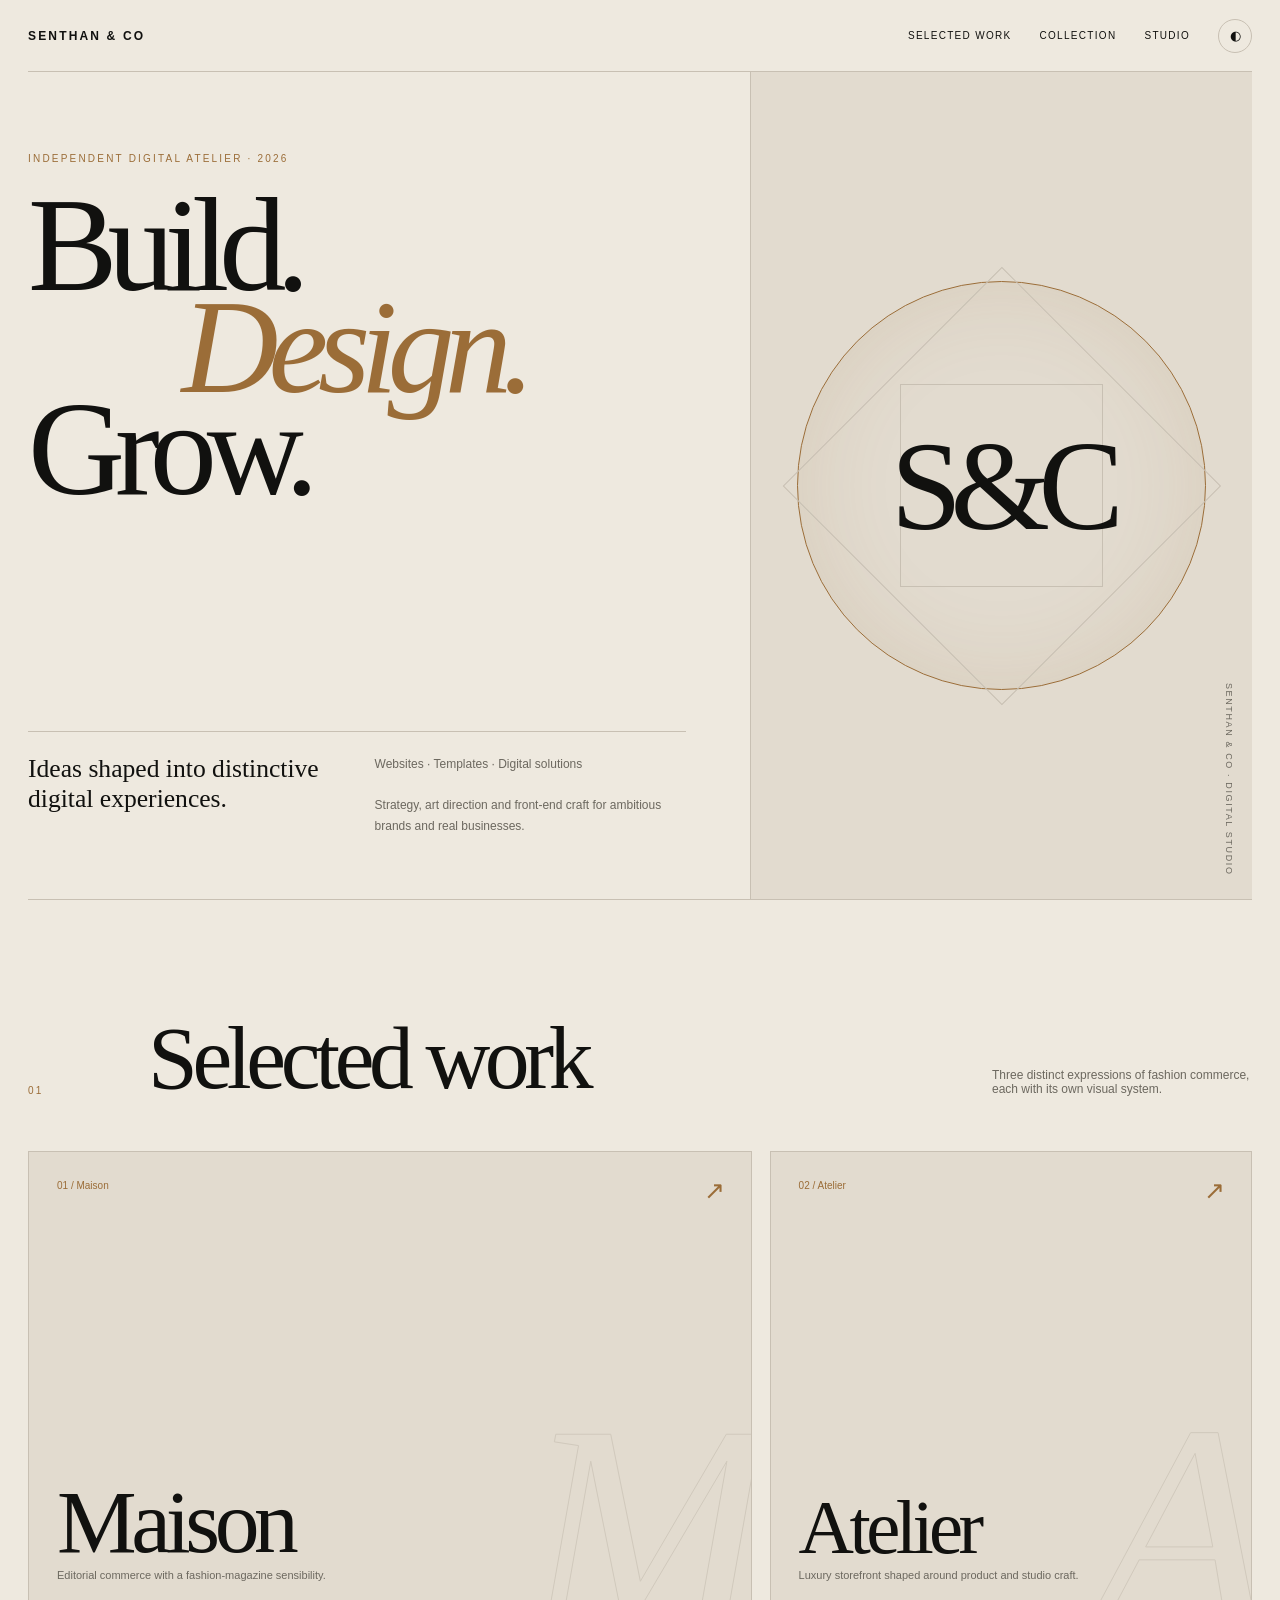
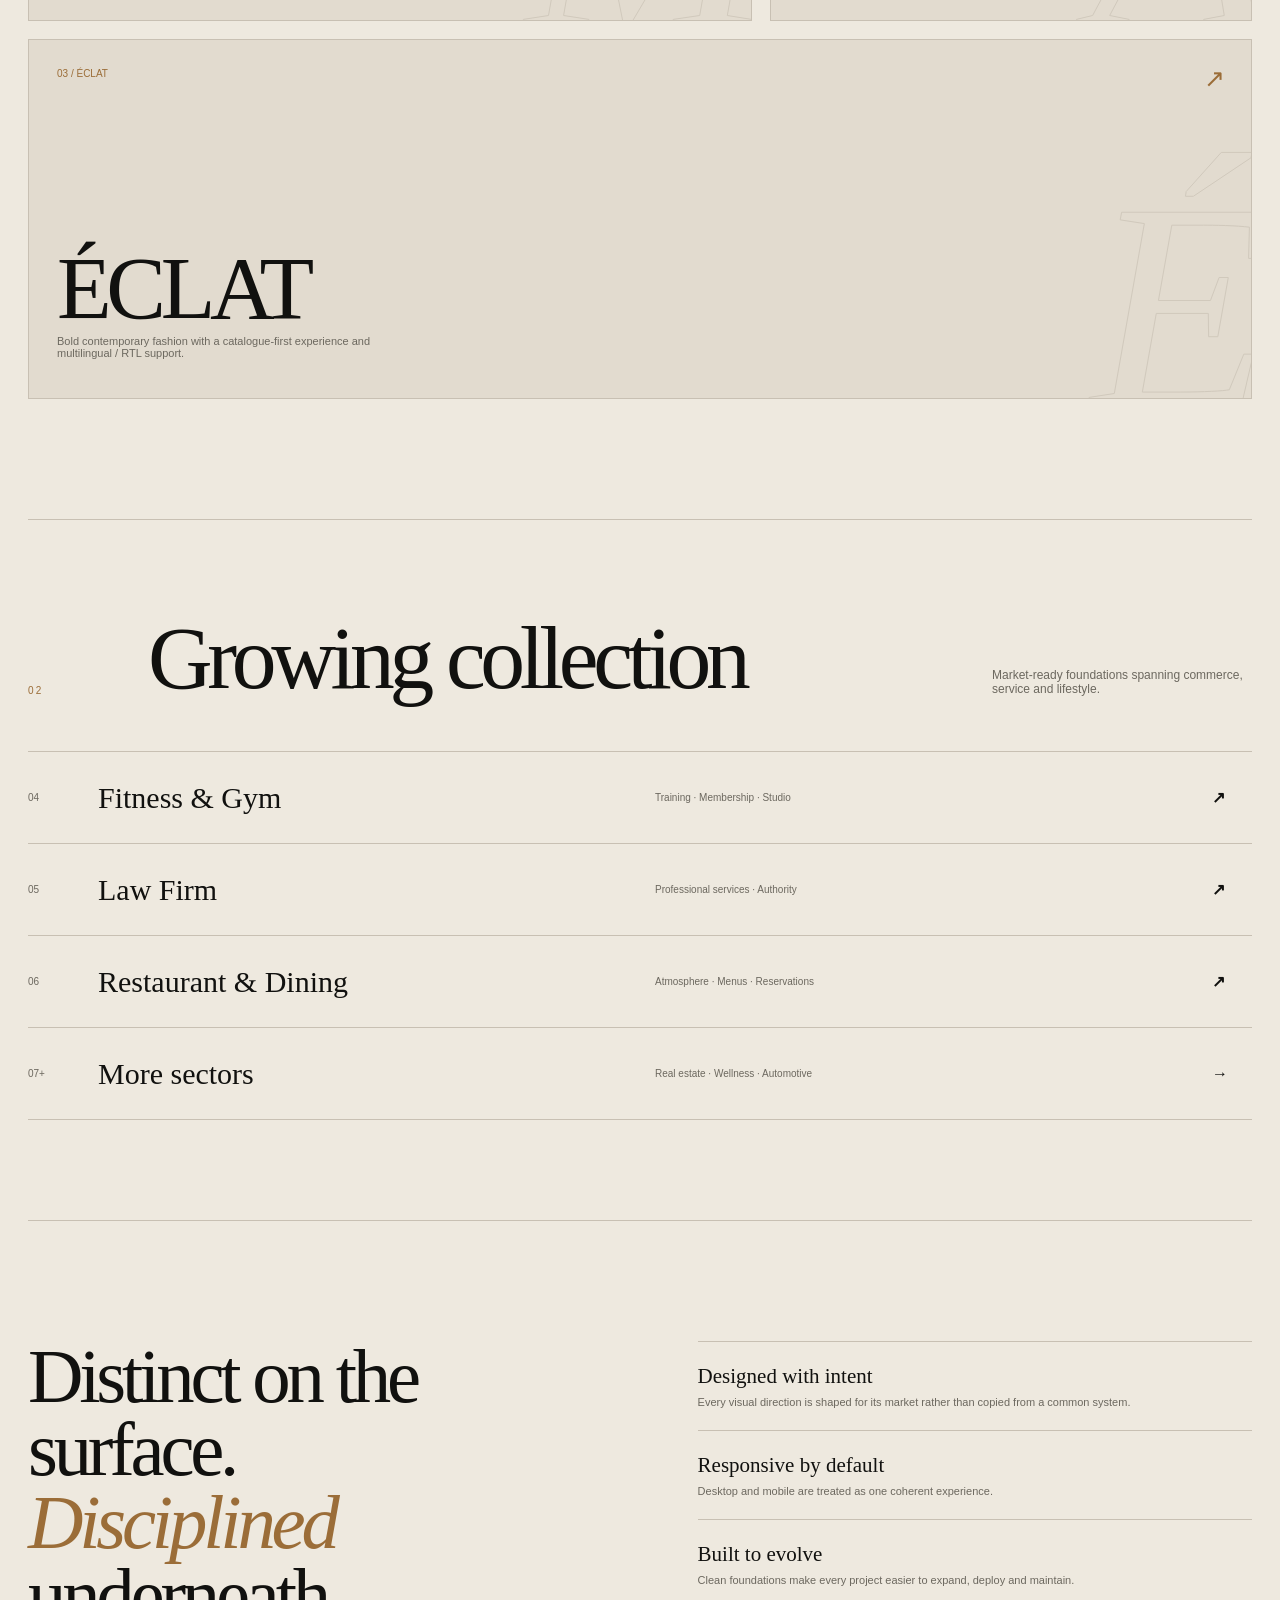
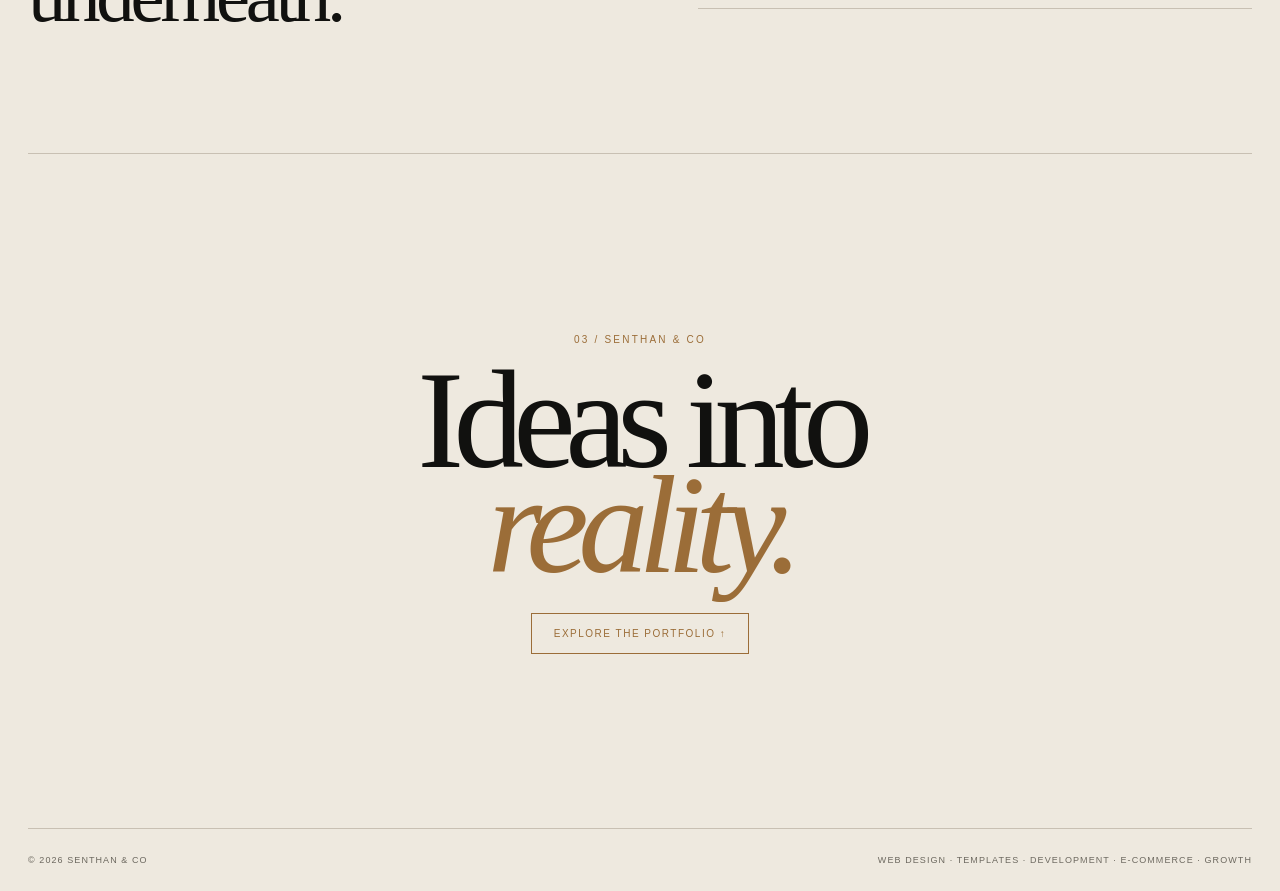
==== studio-atelier.html @ dc9fb0de "Add alternate Studio Atelier portfolio concept" ====
<!doctype html>
<html lang="en"><head><meta charset="utf-8"><meta name="viewport" content="width=device-width,initial-scale=1"><meta name="color-scheme" content="dark light"><title>Senthan & Co — Studio Atelier</title><style>
:root{--bg:#eee9df;--ink:#11110f;--muted:#6c685f;--line:#c8c0b3;--accent:#9b6d38;--panel:#e2dbcf} @media(prefers-color-scheme:dark){:root{--bg:#090909;--ink:#eee9df;--muted:#8f8a80;--line:#292722;--accent:#d4af7c;--panel:#121210}} :root[data-theme=light]{--bg:#eee9df;--ink:#11110f;--muted:#6c685f;--line:#c8c0b3;--accent:#9b6d38;--panel:#e2dbcf}:root[data-theme=dark]{--bg:#090909;--ink:#eee9df;--muted:#8f8a80;--line:#292722;--accent:#d4af7c;--panel:#121210}*{box-sizing:border-box}html{scroll-behavior:smooth}body{margin:0;background:var(--bg);color:var(--ink);font-family:Arial,sans-serif;overflow-x:hidden}a{color:inherit;text-decoration:none}.wrap{width:min(1440px,calc(100% - 56px));margin:auto}.nav{height:72px;display:flex;align-items:center;justify-content:space-between;border-bottom:1px solid var(--line);position:relative;z-index:4}.brand{font-size:12px;font-weight:800;letter-spacing:.18em}.navright{display:flex;gap:28px;align-items:center;font-size:10px;letter-spacing:.13em;text-transform:uppercase}.theme{border:1px solid var(--line);background:none;color:inherit;width:34px;height:34px;border-radius:50%;cursor:pointer}.hero{min-height:calc(100svh - 72px);display:grid;grid-template-columns:1.18fr .82fr;border-bottom:1px solid var(--line)}.hero-copy{padding:9vh 5vw 7vh 0;display:flex;flex-direction:column;justify-content:space-between}.eyebrow,.label{font-size:10px;letter-spacing:.22em;text-transform:uppercase;color:var(--accent)}h1{font-family:Georgia,serif;font-weight:400;font-size:clamp(70px,10.5vw,170px);line-height:.76;letter-spacing:-.075em;margin:30px 0}.hero-copy h1 span{display:block;margin-left:12vw;font-style:italic;color:var(--accent)}.hero-bottom{display:grid;grid-template-columns:1fr 1fr;gap:35px;border-top:1px solid var(--line);padding-top:22px}.hero-bottom strong{font-family:Georgia,serif;font-weight:400;font-size:clamp(20px,2vw,30px)}.hero-bottom p{margin:0;color:var(--muted);font-size:12px;line-height:1.7}.hero-art{border-left:1px solid var(--line);position:relative;overflow:hidden;background:var(--panel);display:grid;place-items:center}.orb{width:min(32vw,470px);aspect-ratio:1;border-radius:50%;border:1px solid var(--accent);position:relative;box-shadow:inset 0 0 90px color-mix(in srgb,var(--accent) 13%,transparent)}.orb:before,.orb:after{content:"";position:absolute;inset:12%;border:1px solid var(--line);transform:rotate(45deg)}.orb:after{inset:25%;transform:rotate(0)}.monogram{position:absolute;font:400 clamp(70px,10vw,150px)/1 Georgia,serif;letter-spacing:-.09em}.side-note{position:absolute;right:18px;bottom:24px;writing-mode:vertical-rl;font-size:9px;letter-spacing:.18em;color:var(--muted);text-transform:uppercase}.work{padding:120px 0}.head{display:grid;grid-template-columns:120px 1fr auto;align-items:end;margin-bottom:55px}.head h2{font:400 clamp(50px,7vw,105px)/.85 Georgia,serif;letter-spacing:-.06em;margin:0}.head p{max-width:260px;color:var(--muted);font-size:12px;margin:0}.cards{display:grid;grid-template-columns:1.2fr .8fr;gap:18px}.card{min-height:470px;background:var(--panel);border:1px solid var(--line);padding:28px;position:relative;overflow:hidden;display:flex;flex-direction:column;justify-content:space-between;transition:.35s}.card:nth-child(3){grid-column:1/-1;min-height:360px}.card:hover{transform:translateY(-6px);border-color:var(--accent)}.num{font-size:10px;color:var(--accent)}.card h3{font:400 clamp(52px,7vw,105px)/.8 Georgia,serif;letter-spacing:-.06em;margin:0}.card:nth-child(2) h3{font-size:clamp(48px,6vw,85px)}.card p{font-size:11px;color:var(--muted);max-width:330px}.arrow{position:absolute;right:26px;top:24px;font-size:25px;color:var(--accent)}.ghost{position:absolute;right:-20px;bottom:-55px;font:italic 400 clamp(150px,23vw,330px)/1 Georgia,serif;color:transparent;-webkit-text-stroke:1px var(--line);opacity:.65}.collection{padding:100px 0;border-top:1px solid var(--line)}.list{margin-top:50px;border-top:1px solid var(--line)}.row{display:grid;grid-template-columns:70px 1fr 1fr 40px;align-items:center;min-height:92px;border-bottom:1px solid var(--line);transition:.25s}.row:hover{padding-left:12px;color:var(--accent)}.row h3{font:400 30px Georgia,serif;margin:0}.row span,.row p{font-size:10px;color:var(--muted);margin:0}.studio{padding:120px 0;border-top:1px solid var(--line);display:grid;grid-template-columns:1fr 1fr;gap:9vw}.statement{font:400 clamp(45px,6vw,88px)/.95 Georgia,serif;letter-spacing:-.055em;margin:0}.statement em{color:var(--accent)}.principles{border-top:1px solid var(--line)}.principle{padding:22px 0;border-bottom:1px solid var(--line)}.principle strong{font:400 21px Georgia,serif}.principle p{font-size:11px;color:var(--muted);margin:7px 0 0}.cta{min-height:75vh;border-top:1px solid var(--line);display:grid;place-items:center;text-align:center}.cta h2{font:400 clamp(65px,11vw,170px)/.75 Georgia,serif;letter-spacing:-.075em;margin:20px 0 35px}.cta h2 em{color:var(--accent)}.button{display:inline-block;border:1px solid var(--accent);padding:14px 22px;font-size:10px;letter-spacing:.15em;text-transform:uppercase;color:var(--accent)}footer{border-top:1px solid var(--line);padding:26px 0;font-size:9px;color:var(--muted);letter-spacing:.12em;text-transform:uppercase}.foot{display:flex;justify-content:space-between}.back{position:fixed;right:22px;bottom:22px;width:42px;height:42px;border-radius:50%;border:1px solid var(--line);background:var(--bg);color:var(--ink);cursor:pointer;opacity:0;transition:.2s}.back.on{opacity:1}.reveal{opacity:0;transform:translateY(22px);transition:.7s}.reveal.in{opacity:1;transform:none}@media(max-width:760px){.wrap{width:calc(100% - 28px)}.navright a{display:none}.hero{grid-template-columns:1fr}.hero-copy{padding:65px 0 45px;min-height:72svh}.hero-art{min-height:48svh;border-left:0;border-top:1px solid var(--line)}.orb{width:70vw}.hero-bottom{grid-template-columns:1fr}.head{grid-template-columns:42px 1fr}.head p{grid-column:2;margin-top:20px}.cards{grid-template-columns:1fr}.card,.card:nth-child(3){grid-column:auto;min-height:390px}.row{grid-template-columns:40px 1fr 30px}.row p{display:none}.studio{grid-template-columns:1fr;gap:55px}.foot{display:block}.foot span{display:block;margin-top:8px}}@media(prefers-reduced-motion:reduce){html{scroll-behavior:auto}.reveal,.card{transition:none}}
</style><script>try{var t=localStorage.getItem('senthan-theme');if(t)document.documentElement.dataset.theme=t}catch(e){}</script></head><body><div class="wrap"><header class="nav"><a class="brand" href="#top">SENTHAN & CO</a><div class="navright"><a href="#work">Selected work</a><a href="#collection">Collection</a><a href="#studio">Studio</a><button class="theme" id="theme" aria-label="Toggle theme">◐</button></div></header><main id="top"><section class="hero"><div class="hero-copy"><div><div class="eyebrow">Independent digital atelier · 2026</div><h1>Build.<span>Design.</span>Grow.</h1></div><div class="hero-bottom"><strong>Ideas shaped into distinctive digital experiences.</strong><p>Websites · Templates · Digital solutions<br><br>Strategy, art direction and front-end craft for ambitious brands and real businesses.</p></div></div><div class="hero-art"><div class="orb"></div><div class="monogram">S&C</div><div class="side-note">Senthan & Co · Digital Studio</div></div></section><section class="work" id="work"><div class="head"><span class="label">01</span><h2>Selected work</h2><p>Three distinct expressions of fashion commerce, each with its own visual system.</p></div><div class="cards"><a class="card reveal" href="https://senthan-x.github.io/boutique-and-fashion-templates/#maison" target="_blank" rel="noopener"><span class="num">01 / Maison</span><span class="arrow">↗</span><div><h3>Maison</h3><p>Editorial commerce with a fashion-magazine sensibility.</p></div><span class="ghost">M</span></a><a class="card reveal" href="https://senthan-x.github.io/boutique-and-fashion-templates/#atelier" target="_blank" rel="noopener"><span class="num">02 / Atelier</span><span class="arrow">↗</span><div><h3>Atelier</h3><p>Luxury storefront shaped around product and studio craft.</p></div><span class="ghost">A</span></a><a class="card reveal" href="https://senthan-x.github.io/boutique-and-fashion-templates/#eclat" target="_blank" rel="noopener"><span class="num">03 / ÉCLAT</span><span class="arrow">↗</span><div><h3>ÉCLAT</h3><p>Bold contemporary fashion with a catalogue-first experience and multilingual / RTL support.</p></div><span class="ghost">É</span></a></div></section><section class="collection" id="collection"><div class="head"><span class="label">02</span><h2>Growing collection</h2><p>Market-ready foundations spanning commerce, service and lifestyle.</p></div><div class="list"><a class="row" href="https://github.com/Senthan-X/senthan-fitness-templates" target="_blank"><span>04</span><h3>Fitness & Gym</h3><p>Training · Membership · Studio</p><b>↗</b></a><a class="row" href="https://github.com/Senthan-X/senthan-law-templates" target="_blank"><span>05</span><h3>Law Firm</h3><p>Professional services · Authority</p><b>↗</b></a><a class="row" href="https://github.com/Senthan-X/senthan-dining-templates" target="_blank"><span>06</span><h3>Restaurant & Dining</h3><p>Atmosphere · Menus · Reservations</p><b>↗</b></a><a class="row" href="#studio"><span>07+</span><h3>More sectors</h3><p>Real estate · Wellness · Automotive</p><b>→</b></a></div></section><section class="studio" id="studio"><p class="statement reveal">Distinct on the surface.<br><em>Disciplined</em> underneath.</p><div class="principles"><div class="principle"><strong>Designed with intent</strong><p>Every visual direction is shaped for its market rather than copied from a common system.</p></div><div class="principle"><strong>Responsive by default</strong><p>Desktop and mobile are treated as one coherent experience.</p></div><div class="principle"><strong>Built to evolve</strong><p>Clean foundations make every project easier to expand, deploy and maintain.</p></div></div></section><section class="cta"><div><span class="label">03 / Senthan & Co</span><h2>Ideas into<br><em>reality.</em></h2><a class="button" href="#work">Explore the portfolio ↑</a></div></section></main><footer><div class="foot"><span>© 2026 Senthan & Co</span><span>Web design · Templates · Development · E-commerce · Growth</span></div></footer></div><button class="back" id="back" aria-label="Back to top">↑</button><script>const root=document.documentElement,theme=document.getElementById('theme');theme.onclick=()=>{let current=root.dataset.theme|| (matchMedia('(prefers-color-scheme:dark)').matches?'dark':'light'),next=current==='dark'?'light':'dark';root.dataset.theme=next;try{localStorage.setItem('senthan-theme',next)}catch(e){}};const io=new IntersectionObserver(es=>es.forEach(e=>{if(e.isIntersecting)e.target.classList.add('in')}),{threshold:.12});document.querySelectorAll('.reveal').forEach(x=>io.observe(x));const back=document.getElementById('back');addEventListener('scroll',()=>back.classList.toggle('on',scrollY>650),{passive:true});back.onclick=()=>scrollTo({top:0,behavior:'smooth'});</script></body></html>
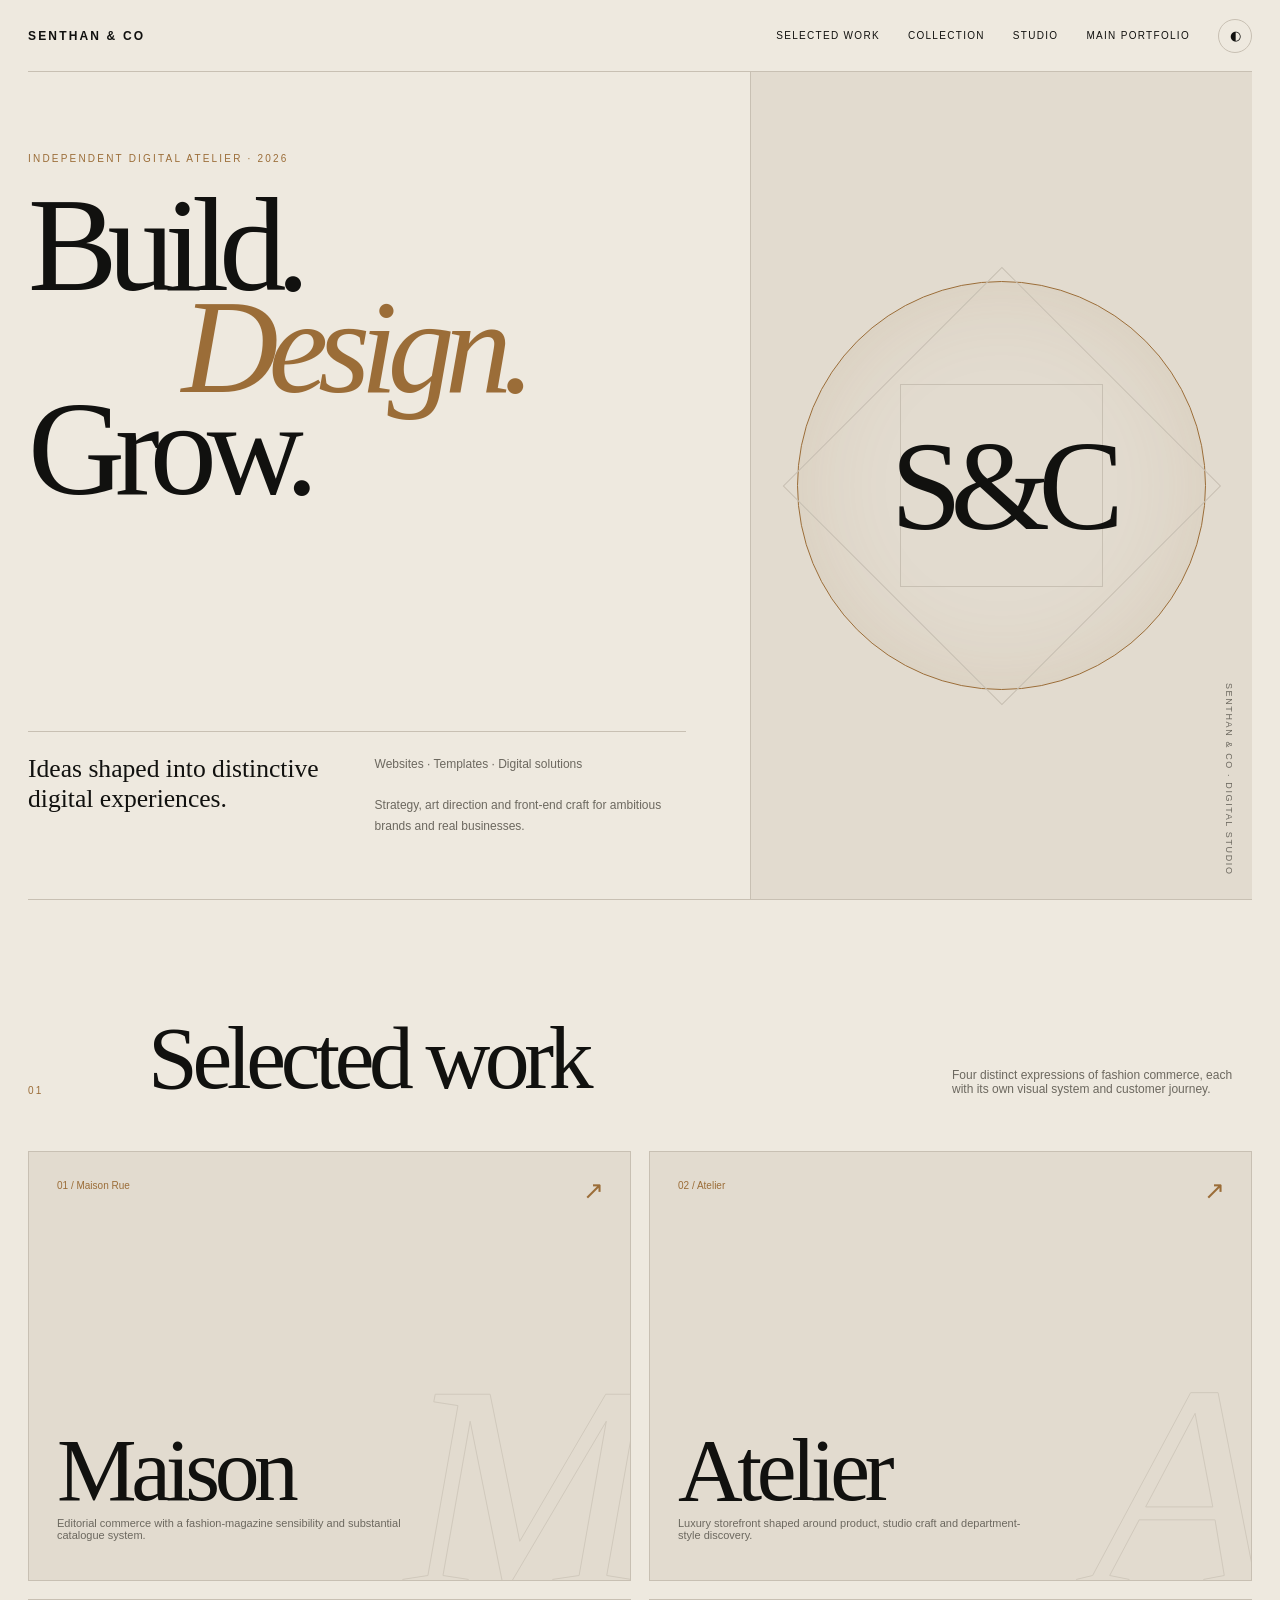
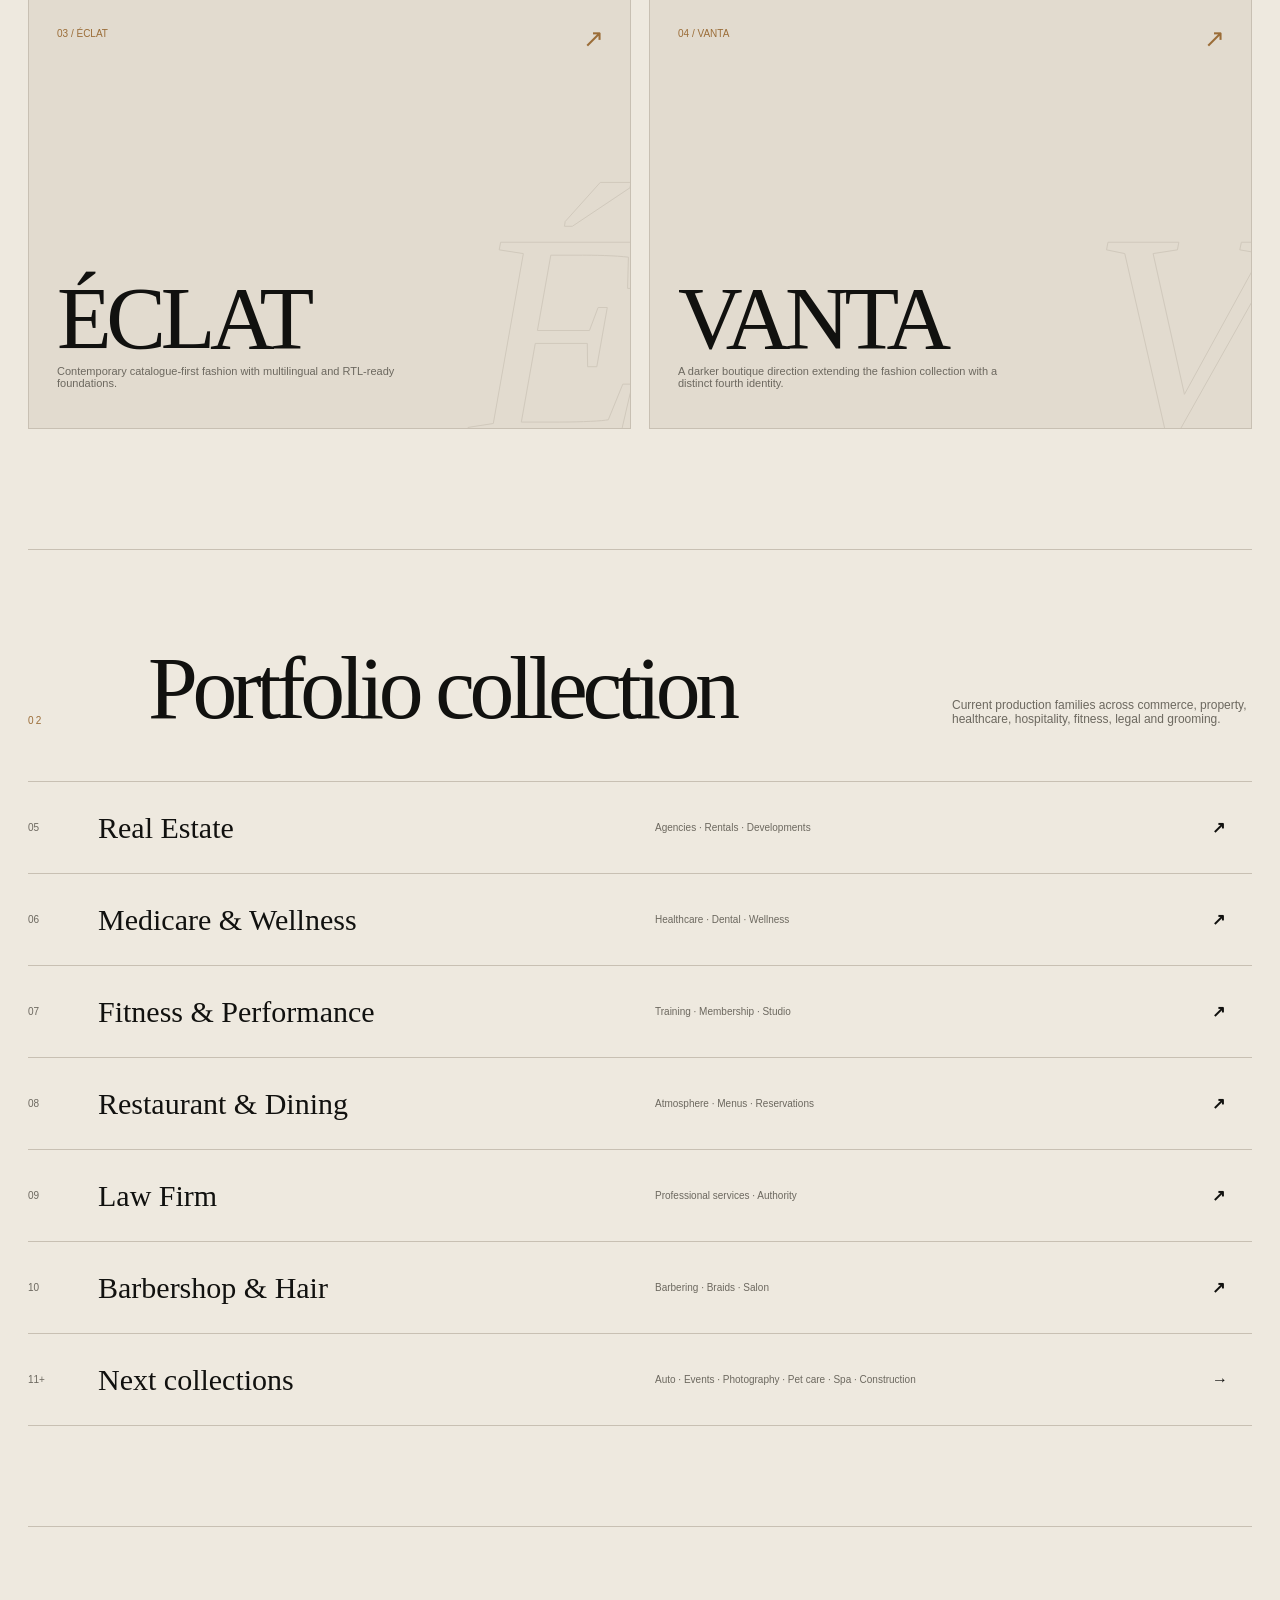
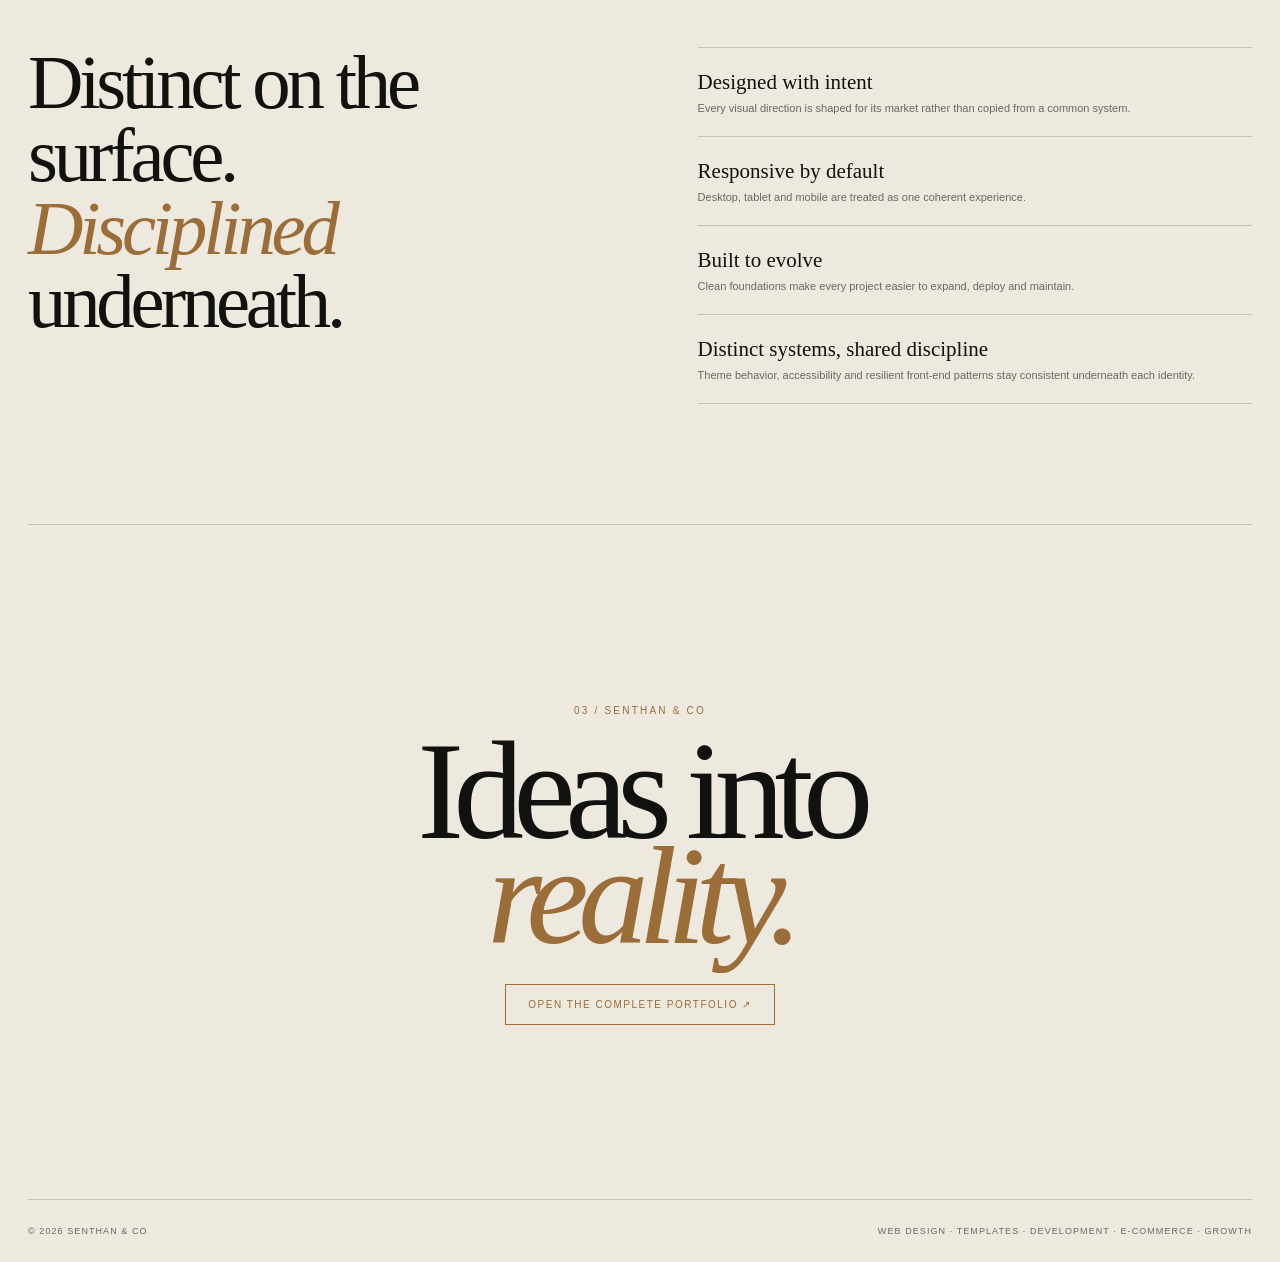
==== commit 0b529e6a: "Refresh Studio Atelier portfolio concept" ====
--- a/studio-atelier.html
+++ b/studio-atelier.html
@@ -1,4 +1,90 @@
 <!doctype html>
-<html lang="en"><head><meta charset="utf-8"><meta name="viewport" content="width=device-width,initial-scale=1"><meta name="color-scheme" content="dark light"><title>Senthan & Co — Studio Atelier</title><style>
-:root{--bg:#eee9df;--ink:#11110f;--muted:#6c685f;--line:#c8c0b3;--accent:#9b6d38;--panel:#e2dbcf} @media(prefers-color-scheme:dark){:root{--bg:#090909;--ink:#eee9df;--muted:#8f8a80;--line:#292722;--accent:#d4af7c;--panel:#121210}} :root[data-theme=light]{--bg:#eee9df;--ink:#11110f;--muted:#6c685f;--line:#c8c0b3;--accent:#9b6d38;--panel:#e2dbcf}:root[data-theme=dark]{--bg:#090909;--ink:#eee9df;--muted:#8f8a80;--line:#292722;--accent:#d4af7c;--panel:#121210}*{box-sizing:border-box}html{scroll-behavior:smooth}body{margin:0;background:var(--bg);color:var(--ink);font-family:Arial,sans-serif;overflow-x:hidden}a{color:inherit;text-decoration:none}.wrap{width:min(1440px,calc(100% - 56px));margin:auto}.nav{height:72px;display:flex;align-items:center;justify-content:space-between;border-bottom:1px solid var(--line);position:relative;z-index:4}.brand{font-size:12px;font-weight:800;letter-spacing:.18em}.navright{display:flex;gap:28px;align-items:center;font-size:10px;letter-spacing:.13em;text-transform:uppercase}.theme{border:1px solid var(--line);background:none;color:inherit;width:34px;height:34px;border-radius:50%;cursor:pointer}.hero{min-height:calc(100svh - 72px);display:grid;grid-template-columns:1.18fr .82fr;border-bottom:1px solid var(--line)}.hero-copy{padding:9vh 5vw 7vh 0;display:flex;flex-direction:column;justify-content:space-between}.eyebrow,.label{font-size:10px;letter-spacing:.22em;text-transform:uppercase;color:var(--accent)}h1{font-family:Georgia,serif;font-weight:400;font-size:clamp(70px,10.5vw,170px);line-height:.76;letter-spacing:-.075em;margin:30px 0}.hero-copy h1 span{display:block;margin-left:12vw;font-style:italic;color:var(--accent)}.hero-bottom{display:grid;grid-template-columns:1fr 1fr;gap:35px;border-top:1px solid var(--line);padding-top:22px}.hero-bottom strong{font-family:Georgia,serif;font-weight:400;font-size:clamp(20px,2vw,30px)}.hero-bottom p{margin:0;color:var(--muted);font-size:12px;line-height:1.7}.hero-art{border-left:1px solid var(--line);position:relative;overflow:hidden;background:var(--panel);display:grid;place-items:center}.orb{width:min(32vw,470px);aspect-ratio:1;border-radius:50%;border:1px solid var(--accent);position:relative;box-shadow:inset 0 0 90px color-mix(in srgb,var(--accent) 13%,transparent)}.orb:before,.orb:after{content:"";position:absolute;inset:12%;border:1px solid var(--line);transform:rotate(45deg)}.orb:after{inset:25%;transform:rotate(0)}.monogram{position:absolute;font:400 clamp(70px,10vw,150px)/1 Georgia,serif;letter-spacing:-.09em}.side-note{position:absolute;right:18px;bottom:24px;writing-mode:vertical-rl;font-size:9px;letter-spacing:.18em;color:var(--muted);text-transform:uppercase}.work{padding:120px 0}.head{display:grid;grid-template-columns:120px 1fr auto;align-items:end;margin-bottom:55px}.head h2{font:400 clamp(50px,7vw,105px)/.85 Georgia,serif;letter-spacing:-.06em;margin:0}.head p{max-width:260px;color:var(--muted);font-size:12px;margin:0}.cards{display:grid;grid-template-columns:1.2fr .8fr;gap:18px}.card{min-height:470px;background:var(--panel);border:1px solid var(--line);padding:28px;position:relative;overflow:hidden;display:flex;flex-direction:column;justify-content:space-between;transition:.35s}.card:nth-child(3){grid-column:1/-1;min-height:360px}.card:hover{transform:translateY(-6px);border-color:var(--accent)}.num{font-size:10px;color:var(--accent)}.card h3{font:400 clamp(52px,7vw,105px)/.8 Georgia,serif;letter-spacing:-.06em;margin:0}.card:nth-child(2) h3{font-size:clamp(48px,6vw,85px)}.card p{font-size:11px;color:var(--muted);max-width:330px}.arrow{position:absolute;right:26px;top:24px;font-size:25px;color:var(--accent)}.ghost{position:absolute;right:-20px;bottom:-55px;font:italic 400 clamp(150px,23vw,330px)/1 Georgia,serif;color:transparent;-webkit-text-stroke:1px var(--line);opacity:.65}.collection{padding:100px 0;border-top:1px solid var(--line)}.list{margin-top:50px;border-top:1px solid var(--line)}.row{display:grid;grid-template-columns:70px 1fr 1fr 40px;align-items:center;min-height:92px;border-bottom:1px solid var(--line);transition:.25s}.row:hover{padding-left:12px;color:var(--accent)}.row h3{font:400 30px Georgia,serif;margin:0}.row span,.row p{font-size:10px;color:var(--muted);margin:0}.studio{padding:120px 0;border-top:1px solid var(--line);display:grid;grid-template-columns:1fr 1fr;gap:9vw}.statement{font:400 clamp(45px,6vw,88px)/.95 Georgia,serif;letter-spacing:-.055em;margin:0}.statement em{color:var(--accent)}.principles{border-top:1px solid var(--line)}.principle{padding:22px 0;border-bottom:1px solid var(--line)}.principle strong{font:400 21px Georgia,serif}.principle p{font-size:11px;color:var(--muted);margin:7px 0 0}.cta{min-height:75vh;border-top:1px solid var(--line);display:grid;place-items:center;text-align:center}.cta h2{font:400 clamp(65px,11vw,170px)/.75 Georgia,serif;letter-spacing:-.075em;margin:20px 0 35px}.cta h2 em{color:var(--accent)}.button{display:inline-block;border:1px solid var(--accent);padding:14px 22px;font-size:10px;letter-spacing:.15em;text-transform:uppercase;color:var(--accent)}footer{border-top:1px solid var(--line);padding:26px 0;font-size:9px;color:var(--muted);letter-spacing:.12em;text-transform:uppercase}.foot{display:flex;justify-content:space-between}.back{position:fixed;right:22px;bottom:22px;width:42px;height:42px;border-radius:50%;border:1px solid var(--line);background:var(--bg);color:var(--ink);cursor:pointer;opacity:0;transition:.2s}.back.on{opacity:1}.reveal{opacity:0;transform:translateY(22px);transition:.7s}.reveal.in{opacity:1;transform:none}@media(max-width:760px){.wrap{width:calc(100% - 28px)}.navright a{display:none}.hero{grid-template-columns:1fr}.hero-copy{padding:65px 0 45px;min-height:72svh}.hero-art{min-height:48svh;border-left:0;border-top:1px solid var(--line)}.orb{width:70vw}.hero-bottom{grid-template-columns:1fr}.head{grid-template-columns:42px 1fr}.head p{grid-column:2;margin-top:20px}.cards{grid-template-columns:1fr}.card,.card:nth-child(3){grid-column:auto;min-height:390px}.row{grid-template-columns:40px 1fr 30px}.row p{display:none}.studio{grid-template-columns:1fr;gap:55px}.foot{display:block}.foot span{display:block;margin-top:8px}}@media(prefers-reduced-motion:reduce){html{scroll-behavior:auto}.reveal,.card{transition:none}}
-</style><script>try{var t=localStorage.getItem('senthan-theme');if(t)document.documentElement.dataset.theme=t}catch(e){}</script></head><body><div class="wrap"><header class="nav"><a class="brand" href="#top">SENTHAN & CO</a><div class="navright"><a href="#work">Selected work</a><a href="#collection">Collection</a><a href="#studio">Studio</a><button class="theme" id="theme" aria-label="Toggle theme">◐</button></div></header><main id="top"><section class="hero"><div class="hero-copy"><div><div class="eyebrow">Independent digital atelier · 2026</div><h1>Build.<span>Design.</span>Grow.</h1></div><div class="hero-bottom"><strong>Ideas shaped into distinctive digital experiences.</strong><p>Websites · Templates · Digital solutions<br><br>Strategy, art direction and front-end craft for ambitious brands and real businesses.</p></div></div><div class="hero-art"><div class="orb"></div><div class="monogram">S&C</div><div class="side-note">Senthan & Co · Digital Studio</div></div></section><section class="work" id="work"><div class="head"><span class="label">01</span><h2>Selected work</h2><p>Three distinct expressions of fashion commerce, each with its own visual system.</p></div><div class="cards"><a class="card reveal" href="https://senthan-x.github.io/boutique-and-fashion-templates/#maison" target="_blank" rel="noopener"><span class="num">01 / Maison</span><span class="arrow">↗</span><div><h3>Maison</h3><p>Editorial commerce with a fashion-magazine sensibility.</p></div><span class="ghost">M</span></a><a class="card reveal" href="https://senthan-x.github.io/boutique-and-fashion-templates/#atelier" target="_blank" rel="noopener"><span class="num">02 / Atelier</span><span class="arrow">↗</span><div><h3>Atelier</h3><p>Luxury storefront shaped around product and studio craft.</p></div><span class="ghost">A</span></a><a class="card reveal" href="https://senthan-x.github.io/boutique-and-fashion-templates/#eclat" target="_blank" rel="noopener"><span class="num">03 / ÉCLAT</span><span class="arrow">↗</span><div><h3>ÉCLAT</h3><p>Bold contemporary fashion with a catalogue-first experience and multilingual / RTL support.</p></div><span class="ghost">É</span></a></div></section><section class="collection" id="collection"><div class="head"><span class="label">02</span><h2>Growing collection</h2><p>Market-ready foundations spanning commerce, service and lifestyle.</p></div><div class="list"><a class="row" href="https://github.com/Senthan-X/senthan-fitness-templates" target="_blank"><span>04</span><h3>Fitness & Gym</h3><p>Training · Membership · Studio</p><b>↗</b></a><a class="row" href="https://github.com/Senthan-X/senthan-law-templates" target="_blank"><span>05</span><h3>Law Firm</h3><p>Professional services · Authority</p><b>↗</b></a><a class="row" href="https://github.com/Senthan-X/senthan-dining-templates" target="_blank"><span>06</span><h3>Restaurant & Dining</h3><p>Atmosphere · Menus · Reservations</p><b>↗</b></a><a class="row" href="#studio"><span>07+</span><h3>More sectors</h3><p>Real estate · Wellness · Automotive</p><b>→</b></a></div></section><section class="studio" id="studio"><p class="statement reveal">Distinct on the surface.<br><em>Disciplined</em> underneath.</p><div class="principles"><div class="principle"><strong>Designed with intent</strong><p>Every visual direction is shaped for its market rather than copied from a common system.</p></div><div class="principle"><strong>Responsive by default</strong><p>Desktop and mobile are treated as one coherent experience.</p></div><div class="principle"><strong>Built to evolve</strong><p>Clean foundations make every project easier to expand, deploy and maintain.</p></div></div></section><section class="cta"><div><span class="label">03 / Senthan & Co</span><h2>Ideas into<br><em>reality.</em></h2><a class="button" href="#work">Explore the portfolio ↑</a></div></section></main><footer><div class="foot"><span>© 2026 Senthan & Co</span><span>Web design · Templates · Development · E-commerce · Growth</span></div></footer></div><button class="back" id="back" aria-label="Back to top">↑</button><script>const root=document.documentElement,theme=document.getElementById('theme');theme.onclick=()=>{let current=root.dataset.theme|| (matchMedia('(prefers-color-scheme:dark)').matches?'dark':'light'),next=current==='dark'?'light':'dark';root.dataset.theme=next;try{localStorage.setItem('senthan-theme',next)}catch(e){}};const io=new IntersectionObserver(es=>es.forEach(e=>{if(e.isIntersecting)e.target.classList.add('in')}),{threshold:.12});document.querySelectorAll('.reveal').forEach(x=>io.observe(x));const back=document.getElementById('back');addEventListener('scroll',()=>back.classList.toggle('on',scrollY>650),{passive:true});back.onclick=()=>scrollTo({top:0,behavior:'smooth'});</script></body></html>+<html lang="en">
+<head>
+<meta charset="utf-8">
+<meta name="viewport" content="width=device-width,initial-scale=1">
+<meta name="color-scheme" content="dark light">
+<meta name="theme-color" content="#11110f">
+<meta name="description" content="Studio Atelier — an alternate Senthan & Co portfolio concept showcasing current template collections and digital work.">
+<title>Senthan & Co — Studio Atelier</title>
+<script>(function(){try{var t=localStorage.getItem('senthan-theme');if(t)document.documentElement.dataset.theme=t}catch(e){}})();</script>
+<style>
+:root{--bg:#eee9df;--ink:#11110f;--muted:#6c685f;--line:#c8c0b3;--accent:#9b6d38;--panel:#e2dbcf;color-scheme:light}
+@media(prefers-color-scheme:dark){:root{--bg:#090909;--ink:#eee9df;--muted:#8f8a80;--line:#292722;--accent:#d4af7c;--panel:#121210;color-scheme:dark}}
+:root[data-theme=light]{--bg:#eee9df;--ink:#11110f;--muted:#6c685f;--line:#c8c0b3;--accent:#9b6d38;--panel:#e2dbcf;color-scheme:light}
+:root[data-theme=dark]{--bg:#090909;--ink:#eee9df;--muted:#8f8a80;--line:#292722;--accent:#d4af7c;--panel:#121210;color-scheme:dark}
+*{box-sizing:border-box}html{scroll-behavior:smooth}body{margin:0;background:var(--bg);color:var(--ink);font-family:Arial,sans-serif;overflow-x:hidden}a{color:inherit;text-decoration:none}.wrap{width:min(1440px,calc(100% - 56px));margin:auto}.nav{min-height:72px;display:flex;align-items:center;justify-content:space-between;border-bottom:1px solid var(--line);position:relative;z-index:4}.brand{font-size:12px;font-weight:800;letter-spacing:.18em;white-space:nowrap}.navright{display:flex;gap:28px;align-items:center;font-size:10px;letter-spacing:.13em;text-transform:uppercase}.navright a{white-space:nowrap}.theme{border:1px solid var(--line);background:none;color:inherit;width:34px;height:34px;border-radius:50%;cursor:pointer;flex:0 0 auto}.hero{min-height:calc(100svh - 72px);display:grid;grid-template-columns:1.18fr .82fr;border-bottom:1px solid var(--line)}.hero-copy{padding:9vh 5vw 7vh 0;display:flex;flex-direction:column;justify-content:space-between}.eyebrow,.label{font-size:10px;letter-spacing:.22em;text-transform:uppercase;color:var(--accent)}h1{font-family:Georgia,serif;font-weight:400;font-size:clamp(70px,10.5vw,170px);line-height:.76;letter-spacing:-.075em;margin:30px 0}.hero-copy h1 span{display:block;margin-left:12vw;font-style:italic;color:var(--accent)}.hero-bottom{display:grid;grid-template-columns:1fr 1fr;gap:35px;border-top:1px solid var(--line);padding-top:22px}.hero-bottom strong{font-family:Georgia,serif;font-weight:400;font-size:clamp(20px,2vw,30px)}.hero-bottom p{margin:0;color:var(--muted);font-size:12px;line-height:1.7}.hero-art{border-left:1px solid var(--line);position:relative;overflow:hidden;background:var(--panel);display:grid;place-items:center;min-width:0}.orb{width:min(32vw,470px);aspect-ratio:1;border-radius:50%;border:1px solid var(--accent);position:relative;box-shadow:inset 0 0 90px color-mix(in srgb,var(--accent) 13%,transparent)}.orb:before,.orb:after{content:"";position:absolute;inset:12%;border:1px solid var(--line);transform:rotate(45deg)}.orb:after{inset:25%;transform:rotate(0)}.monogram{position:absolute;font:400 clamp(70px,10vw,150px)/1 Georgia,serif;letter-spacing:-.09em}.side-note{position:absolute;right:18px;bottom:24px;writing-mode:vertical-rl;font-size:9px;letter-spacing:.18em;color:var(--muted);text-transform:uppercase}.work{padding:120px 0}.head{display:grid;grid-template-columns:120px 1fr auto;align-items:end;margin-bottom:55px}.head h2{font:400 clamp(50px,7vw,105px)/.85 Georgia,serif;letter-spacing:-.06em;margin:0}.head p{max-width:300px;color:var(--muted);font-size:12px;margin:0}.cards{display:grid;grid-template-columns:1fr 1fr;gap:18px}.card{min-height:430px;background:var(--panel);border:1px solid var(--line);padding:28px;position:relative;overflow:hidden;display:flex;flex-direction:column;justify-content:space-between;transition:transform .35s,border-color .35s}.card:hover{transform:translateY(-6px);border-color:var(--accent)}.num{font-size:10px;color:var(--accent)}.card h3{font:400 clamp(52px,7vw,105px)/.8 Georgia,serif;letter-spacing:-.06em;margin:0}.card p{font-size:11px;color:var(--muted);max-width:350px}.arrow{position:absolute;right:26px;top:24px;font-size:25px;color:var(--accent)}.ghost{position:absolute;right:-20px;bottom:-55px;font:italic 400 clamp(150px,23vw,330px)/1 Georgia,serif;color:transparent;-webkit-text-stroke:1px var(--line);opacity:.65;pointer-events:none}.collection{padding:100px 0;border-top:1px solid var(--line)}.list{margin-top:50px;border-top:1px solid var(--line)}.row{display:grid;grid-template-columns:70px 1fr 1fr 40px;align-items:center;min-height:92px;border-bottom:1px solid var(--line);transition:.25s}.row:hover{padding-left:12px;color:var(--accent)}.row h3{font:400 30px Georgia,serif;margin:0}.row span,.row p{font-size:10px;color:var(--muted);margin:0}.studio{padding:120px 0;border-top:1px solid var(--line);display:grid;grid-template-columns:1fr 1fr;gap:9vw}.statement{font:400 clamp(45px,6vw,88px)/.95 Georgia,serif;letter-spacing:-.055em;margin:0}.statement em{color:var(--accent)}.principles{border-top:1px solid var(--line)}.principle{padding:22px 0;border-bottom:1px solid var(--line)}.principle strong{font:400 21px Georgia,serif}.principle p{font-size:11px;color:var(--muted);margin:7px 0 0}.cta{min-height:75vh;border-top:1px solid var(--line);display:grid;place-items:center;text-align:center}.cta h2{font:400 clamp(65px,11vw,170px)/.75 Georgia,serif;letter-spacing:-.075em;margin:20px 0 35px}.cta h2 em{color:var(--accent)}.button{display:inline-block;border:1px solid var(--accent);padding:14px 22px;font-size:10px;letter-spacing:.15em;text-transform:uppercase;color:var(--accent)}footer{border-top:1px solid var(--line);padding:26px 0;font-size:9px;color:var(--muted);letter-spacing:.12em;text-transform:uppercase}.foot{display:flex;justify-content:space-between;gap:20px}.back{position:fixed;right:22px;bottom:22px;width:42px;height:42px;border-radius:50%;border:1px solid var(--line);background:var(--bg);color:var(--ink);cursor:pointer;opacity:0;pointer-events:none;transition:.2s;z-index:10}.back.on{opacity:1;pointer-events:auto}.reveal{opacity:0;transform:translateY(22px);transition:.7s}.reveal.in{opacity:1;transform:none}
+@media(max-width:900px){.head{grid-template-columns:70px 1fr}.head p{grid-column:2;margin-top:20px}.cards{grid-template-columns:1fr 1fr}.card{min-height:380px}.row{grid-template-columns:50px 1fr .8fr 30px}}
+@media(max-width:760px){.wrap{width:calc(100% - 28px)}.nav{flex-wrap:wrap;padding:16px 0}.navright{width:100%;order:2;gap:20px;overflow-x:auto;padding-top:12px;margin-top:12px;border-top:1px solid var(--line);scrollbar-width:none}.navright::-webkit-scrollbar{display:none}.hero{grid-template-columns:1fr;min-height:0}.hero-copy{padding:65px 0 45px;min-height:72svh}.hero-art{min-height:48svh;border-left:0;border-top:1px solid var(--line)}.orb{width:min(70vw,420px)}.hero-bottom{grid-template-columns:1fr}.head{grid-template-columns:42px 1fr}.cards{grid-template-columns:1fr}.card{min-height:390px}.row{grid-template-columns:40px 1fr 30px}.row p{display:none}.studio{grid-template-columns:1fr;gap:55px}.foot{display:block}.foot span{display:block;margin-top:8px}.side-note{right:10px;bottom:14px}}
+@media(max-width:420px){h1{font-size:20vw}.hero-copy h1 span{margin-left:7vw}.card{padding:22px;min-height:350px}.row h3{font-size:25px}.cta{min-height:62vh}}
+@media(prefers-reduced-motion:reduce){html{scroll-behavior:auto}.reveal,.card{transition:none}.reveal{opacity:1;transform:none}}
+</style>
+</head>
+<body>
+<div class="wrap">
+<header class="nav">
+<a class="brand" href="#top">SENTHAN &amp; CO</a>
+<div class="navright">
+<a href="#work">Selected work</a>
+<a href="#collection">Collection</a>
+<a href="#studio">Studio</a>
+<a href="index.html">Main portfolio</a>
+<button class="theme" id="theme" aria-label="Toggle light or dark theme" title="Toggle light or dark theme">◐</button>
+</div>
+</header>
+<main id="top">
+<section class="hero">
+<div class="hero-copy">
+<div><div class="eyebrow">Independent digital atelier · 2026</div><h1>Build.<span>Design.</span>Grow.</h1></div>
+<div class="hero-bottom"><strong>Ideas shaped into distinctive digital experiences.</strong><p>Websites · Templates · Digital solutions<br><br>Strategy, art direction and front-end craft for ambitious brands and real businesses.</p></div>
+</div>
+<div class="hero-art" aria-label="Senthan & Co studio monogram artwork"><div class="orb"></div><div class="monogram">S&amp;C</div><div class="side-note">Senthan &amp; Co · Digital Studio</div></div>
+</section>
+<section class="work" id="work">
+<div class="head"><span class="label">01</span><h2>Selected work</h2><p>Four distinct expressions of fashion commerce, each with its own visual system and customer journey.</p></div>
+<div class="cards">
+<a class="card reveal" href="https://senthan-multipurpose-professional.senthan-x.chatgpt.site/projects/maison.html" target="_blank" rel="noopener"><span class="num">01 / Maison Rue</span><span class="arrow">↗</span><div><h3>Maison</h3><p>Editorial commerce with a fashion-magazine sensibility and substantial catalogue system.</p></div><span class="ghost">M</span></a>
+<a class="card reveal" href="https://senthan-multipurpose-professional.senthan-x.chatgpt.site/projects/atelier.html" target="_blank" rel="noopener"><span class="num">02 / Atelier</span><span class="arrow">↗</span><div><h3>Atelier</h3><p>Luxury storefront shaped around product, studio craft and department-style discovery.</p></div><span class="ghost">A</span></a>
+<a class="card reveal" href="https://senthan-multipurpose-professional.senthan-x.chatgpt.site/projects/eclat.html" target="_blank" rel="noopener"><span class="num">03 / ÉCLAT</span><span class="arrow">↗</span><div><h3>ÉCLAT</h3><p>Contemporary catalogue-first fashion with multilingual and RTL-ready foundations.</p></div><span class="ghost">É</span></a>
+<a class="card reveal" href="https://senthan-vanta-store.senthan-x.chatgpt.site" target="_blank" rel="noopener"><span class="num">04 / VANTA</span><span class="arrow">↗</span><div><h3>VANTA</h3><p>A darker boutique direction extending the fashion collection with a distinct fourth identity.</p></div><span class="ghost">V</span></a>
+</div>
+</section>
+<section class="collection" id="collection">
+<div class="head"><span class="label">02</span><h2>Portfolio collection</h2><p>Current production families across commerce, property, healthcare, hospitality, fitness, legal and grooming.</p></div>
+<div class="list">
+<a class="row" href="https://senthan-real-estate-collection.senthan-x.chatgpt.site" target="_blank" rel="noopener"><span>05</span><h3>Real Estate</h3><p>Agencies · Rentals · Developments</p><b>↗</b></a>
+<a class="row" href="https://medicare-wellness-collection.senthan-x.chatgpt.site" target="_blank" rel="noopener"><span>06</span><h3>Medicare &amp; Wellness</h3><p>Healthcare · Dental · Wellness</p><b>↗</b></a>
+<a class="row" href="https://github.com/Senthan-X/senthan-fitness-templates" target="_blank" rel="noopener"><span>07</span><h3>Fitness &amp; Performance</h3><p>Training · Membership · Studio</p><b>↗</b></a>
+<a class="row" href="https://github.com/Senthan-X/senthan-dining-templates" target="_blank" rel="noopener"><span>08</span><h3>Restaurant &amp; Dining</h3><p>Atmosphere · Menus · Reservations</p><b>↗</b></a>
+<a class="row" href="https://github.com/Senthan-X/senthan-law-templates" target="_blank" rel="noopener"><span>09</span><h3>Law Firm</h3><p>Professional services · Authority</p><b>↗</b></a>
+<a class="row" href="https://github.com/Senthan-X/barbershop-templates" target="_blank" rel="noopener"><span>10</span><h3>Barbershop &amp; Hair</h3><p>Barbering · Braids · Salon</p><b>↗</b></a>
+<a class="row" href="index.html#work"><span>11+</span><h3>Next collections</h3><p>Auto · Events · Photography · Pet care · Spa · Construction</p><b>→</b></a>
+</div>
+</section>
+<section class="studio" id="studio">
+<p class="statement reveal">Distinct on the surface.<br><em>Disciplined</em> underneath.</p>
+<div class="principles">
+<div class="principle"><strong>Designed with intent</strong><p>Every visual direction is shaped for its market rather than copied from a common system.</p></div>
+<div class="principle"><strong>Responsive by default</strong><p>Desktop, tablet and mobile are treated as one coherent experience.</p></div>
+<div class="principle"><strong>Built to evolve</strong><p>Clean foundations make every project easier to expand, deploy and maintain.</p></div>
+<div class="principle"><strong>Distinct systems, shared discipline</strong><p>Theme behavior, accessibility and resilient front-end patterns stay consistent underneath each identity.</p></div>
+</div>
+</section>
+<section class="cta"><div><span class="label">03 / Senthan &amp; Co</span><h2>Ideas into<br><em>reality.</em></h2><a class="button" href="index.html">Open the complete portfolio ↗</a></div></section>
+</main>
+<footer><div class="foot"><span>© 2026 Senthan &amp; Co</span><span>Web design · Templates · Development · E-commerce · Growth</span></div></footer>
+</div>
+<button class="back" id="back" aria-label="Back-to-Top Button" title="Back-to-Top Button">↑</button>
+<script>
+(function(){
+var root=document.documentElement,theme=document.getElementById('theme');
+theme.onclick=function(){var current=root.dataset.theme||(matchMedia('(prefers-color-scheme:dark)').matches?'dark':'light'),next=current==='dark'?'light':'dark';root.dataset.theme=next;try{localStorage.setItem('senthan-theme',next)}catch(e){}};
+var reveals=document.querySelectorAll('.reveal');
+if('IntersectionObserver' in window){var io=new IntersectionObserver(function(entries){entries.forEach(function(entry){if(entry.isIntersecting){entry.target.classList.add('in');io.unobserve(entry.target)}})},{threshold:.12});reveals.forEach(function(el){io.observe(el)})}else{reveals.forEach(function(el){el.classList.add('in')})}
+var back=document.getElementById('back');
+addEventListener('scroll',function(){back.classList.toggle('on',scrollY>650)},{passive:true});
+back.onclick=function(){scrollTo({top:0,behavior:'smooth'})};
+})();
+</script>
+</body>
+</html>
